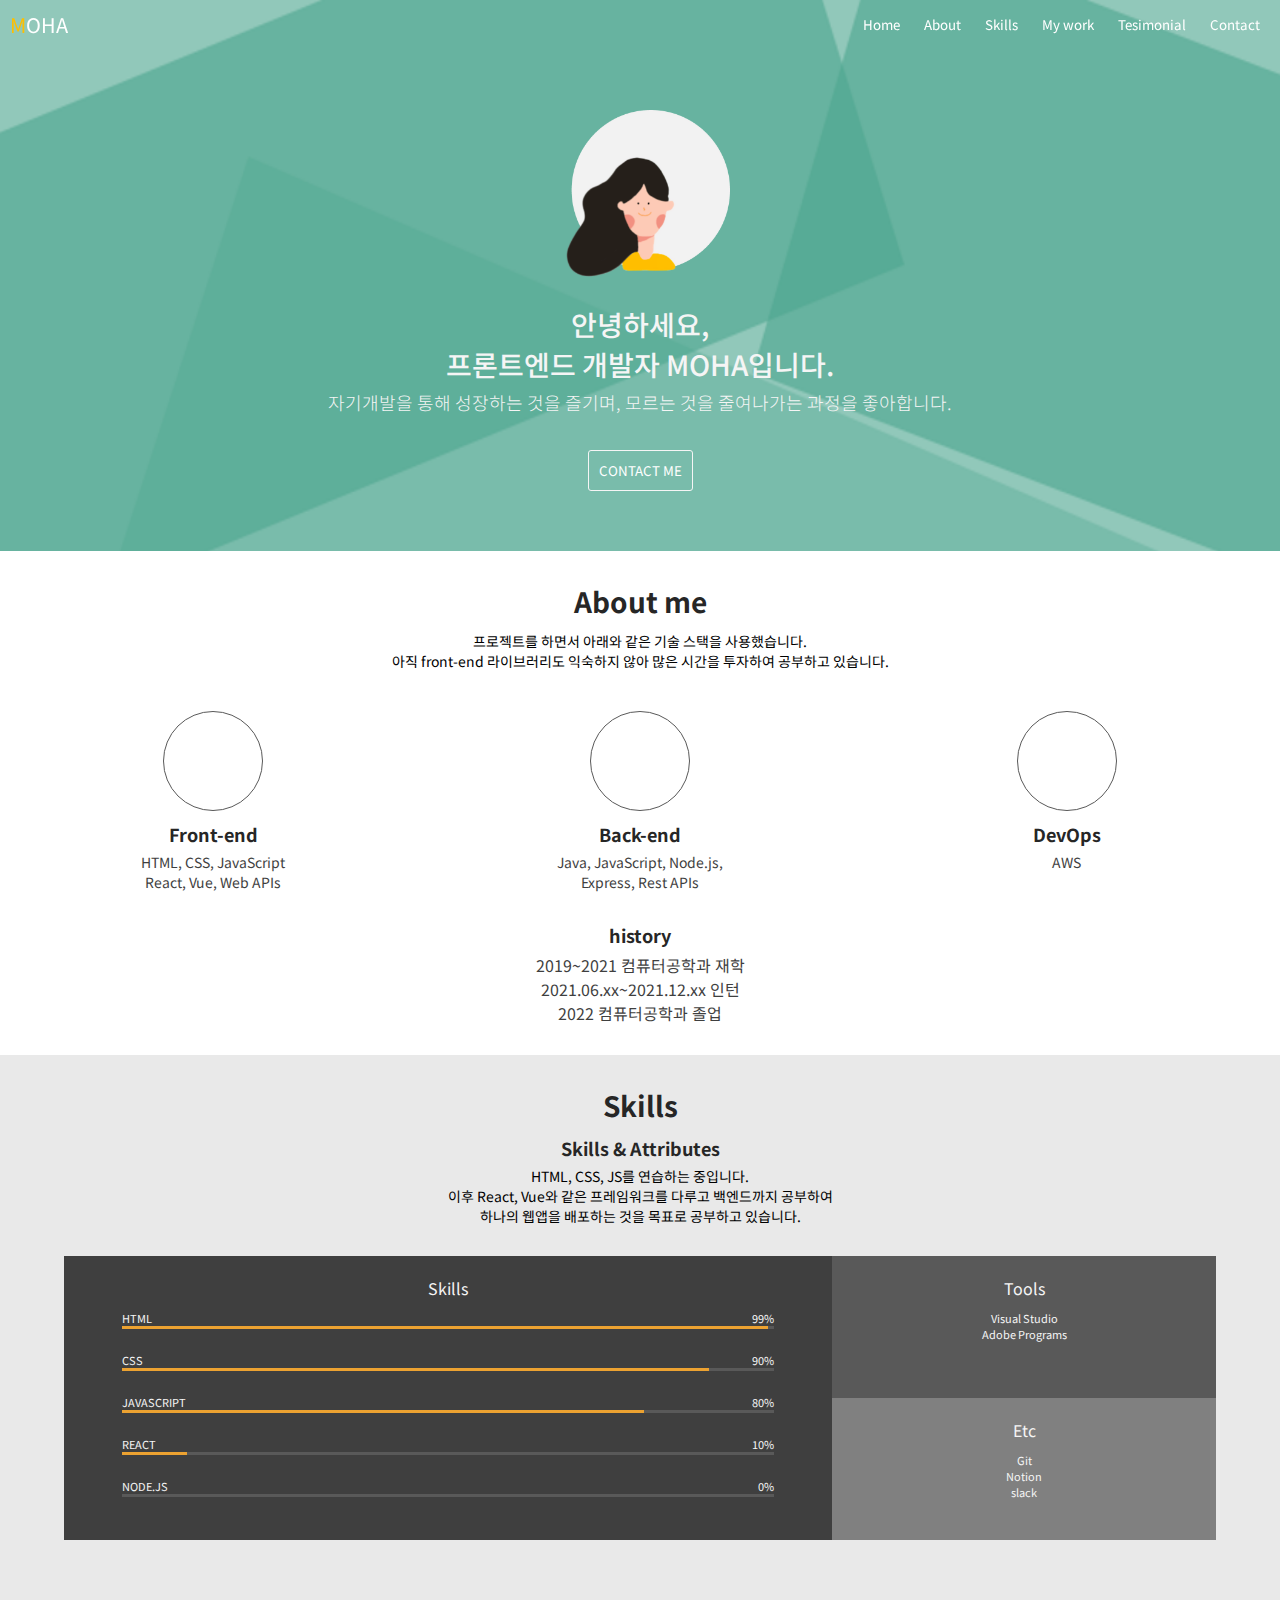
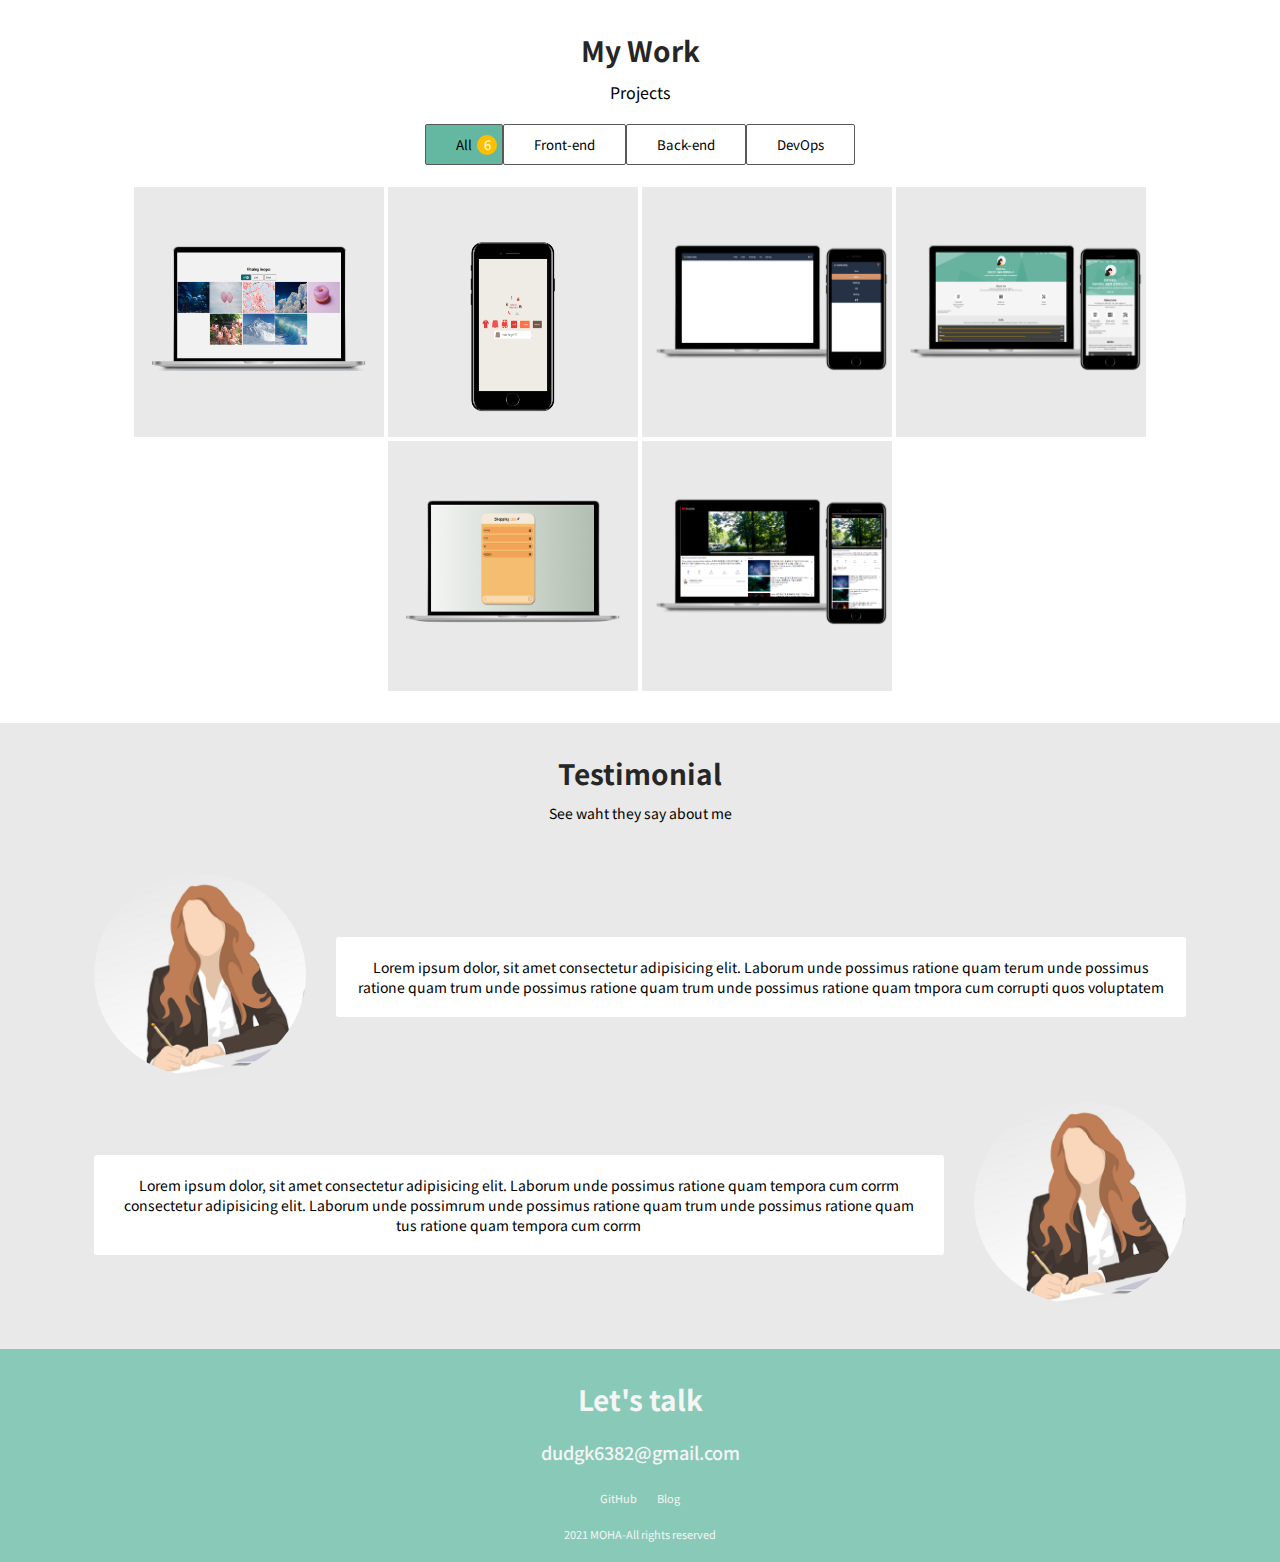
==== src/index.html @ aac5cc7c "JS arrow up" ====
<!DOCTYPE html>
<html lang="en">
  <head>
    <!-- 각종 icon link, font link, stylesheet link추가 하고 시작하자. -->
    <meta charset="UTF-8" />
    <meta http-equiv="X-UA-Compatible" content="IE=edge" />
    <meta name="viewport" content="width=device-width, initial-scale=1.0" />
    <title>MOHA's Porfolio</title>
    <meta name="description" content="Portfolio for front developer Yeongha" />
    <meta name="author" content="MOHA" />
    <link href="./image/icon.png" rel="icon" />
    <link
      rel="stylesheet"
      href="https://use.fontawesome.com/releases/v5.15.4/css/all.css"
      integrity="sha384-DyZ88mC6Up2uqS4h/KRgHuoeGwBcD4Ng9SiP4dIRy0EXTlnuz47vAwmeGwVChigm"
      crossorigin="anonymous"
    />
    <link rel="preconnect" href="https://fonts.googleapis.com" />
    <link rel="preconnect" href="https://fonts.gstatic.com" crossorigin />
    <link
      href="https://fonts.googleapis.com/css2?family=Noto+Sans+KR:wght@400;500&family=Roboto:ital,wght@0,100;0,300;1,300&display=swap"
      rel="stylesheet"
    />
    <link rel="stylesheet" href="./style.css" />
    <script src="main.js" defer></script>
  </head>
  <body>
    <div class="arrowUp">
      <i class="fas fa-arrow-circle-up"></i>
    </div>
    <!-- home -->
    <nav class="home">
      <div class="home__logoAndNav">
        <span class="logoAndNav__logo">MOHA</span>
        <ul class="logoAndNav__nav-bar">
          <button><li data-id="home">Home</li></button>
          <button><li data-id="about">About</li></button>
          <button><li data-id="skills">Skills</li></button>
          <button><li data-id="work">My work</li></button>
          <button><li data-id="testimonial">Tesimonial</li></button>
          <button><li data-id="contact">Contact</li></button>
        </ul>
      </div>
      <div class="home__description">
        <img src="./image/thumbnail-img.png" alt="main img" />
        <h1>
          안녕하세요, <br />
          프론트엔드 개발자 MOHA입니다.
        </h1>
        <h2>
          자기개발을 통해 성장하는 것을 즐기며, 모르는 것을 줄여나가는 과정을
          좋아합니다.
        </h2>
        <button class="home__description__contact" data-id="contact">
          CONTACT ME
        </button>
      </div>
    </nav>
    <!-- about -->
    <section class="about">
      <div class="about__description">
        <h1>About me</h1>
        <p>
          프로젝트를 하면서 아래와 같은 기술 스택을 사용했습니다. <br />
          아직 front-end 라이브러리도 익숙하지 않아 많은 시간을 투자하여
          공부하고 있습니다.
        </p>
      </div>
      <div class="about__fields">
        <div class="filed">
          <button><i class="fab fa-html5"></i></button>
          <h2>Front-end</h2>
          <span>
            HTML, CSS, JavaScript <br />
            React, Vue, Web APIs
          </span>
        </div>
        <div class="filed">
          <button><i class="fas fa-server"></i></button>
          <h2>Back-end</h2>
          <span>
            Java, JavaScript, Node.js, <br />
            Express, Rest APIs
          </span>
        </div>
        <div class="filed">
          <button><i class="fas fa-project-diagram"></i></button>
          <h2>DevOps</h2>
          <span>AWS</span>
        </div>
      </div>
      <ul class="about__history">
        <h2>history</h2>
        <li>2019~2021 컴퓨터공학과 재학</li>
        <li>2021.06.xx~2021.12.xx 인턴</li>
        <li>2022 컴퓨터공학과 졸업</li>
      </ul>
    </section>
    <!-- skills -->
    <section class="skills">
      <div class="skills__description">
        <h1>Skills</h1>
        <h2>Skills & Attributes</h2>
        <p>
          HTML, CSS, JS를 연습하는 중입니다. <br />
          이후 React, Vue와 같은 프레임워크를 다루고 백엔드까지 공부하여 <br />
          하나의 웹앱을 배포하는 것을 목표로 공부하고 있습니다.
        </p>
      </div>
      <!-- 이 부분 엘리님은 어떻게 짜는지 확인하기 -->
      <div class="skills__skillBox">
        <div class="skillBox__skills">
          <span>Skills</span>
          <ul class="skillSetBox">
            <li class="skillSetAndValue">
              <div class="skillSet">
                <span>HTML</span>
                <span>99%</span>
              </div>
              <div class="value"></div>
              <div class="realValue"></div>
            </li>
            <li class="skillSetAndValue">
              <div class="skillSet">
                <span>CSS</span>
                <span>90%</span>
              </div>
              <div class="value"></div>
              <div class="realValue"></div>
            </li>
            <li class="skillSetAndValue">
              <div class="skillSet">
                <span>JAVASCRIPT</span>
                <span>80%</span>
              </div>
              <div class="value"></div>
              <div class="realValue"></div>
            </li>
            <li class="skillSetAndValue">
              <div class="skillSet">
                <span>REACT</span>
                <span>10%</span>
              </div>
              <div class="value"></div>
              <div class="realValue"></div>
            </li>
            <li class="skillSetAndValue">
              <div class="skillSet">
                <span>NODE.JS</span>
                <span>0%</span>
              </div>
              <div class="value"></div>
              <div class="realValue"></div>
            </li>
          </ul>
        </div>
        <div class="skills__toolsAndEtc">
          <div class="tools">
            <span>Tools</span>
            <span>Visual Studio</span>
            <span>Adobe Programs</span>
          </div>
          <div class="etc">
            <span>Etc</span>
            <span>Git</span>
            <span>Notion</span>
            <span>slack</span>
          </div>
        </div>
      </div>
    </section>
    <!-- my work -->
    <!-- 여기서 적용할 이벤트 많음 -->
    <section class="work">
      <h1>My Work</h1>
      <span>Projects</span>
      <div class="work__buttons">
        <button class="all active">
          <span data-id="all">All</span>
          <span data-id="all">6</span>
        </button>
        <button class="front-end">
          <span data-id="front-end">Front-end</span>
          <span data-id="front-end">3</span>
        </button>
        <button class="back-end">
          <span data-id="back-end">Back-end</span>
          <span data-id="back-end">2</span>
        </button>
        <button class="DevOps">
          <span data-id="devOps">DevOps</span>
          <span data-id="devOps">1</span>
        </button>
      </div>
      <div class="work__projects"></div>

      <!-- 동적으로 데이터 받아와야 함. -->
    </section>
    <!-- testimonial -->
    <section class="testimonial">
      <h1>Testimonial</h1>
      <p>See waht they say about me</p>
      <div class="testimonial__outerBox">
        <div class="innerBox">
          <div class="person">
            <img src="./image/woman.png" alt="person1" />
          </div>
          <p>
            Lorem ipsum dolor, sit amet consectetur adipisicing elit. Laborum
            unde possimus ratione quam terum unde possimus ratione quam trum
            unde possimus ratione quam trum unde possimus ratione quam tmpora
            cum corrupti quos voluptatem
          </p>
        </div>
        <div class="innerBox">
          <div class="person">
            <img src="./image/woman.png" alt="person2" />
          </div>
          <p>
            Lorem ipsum dolor, sit amet consectetur adipisicing elit. Laborum
            unde possimus ratione quam tempora cum corrm consectetur adipisicing
            elit. Laborum unde possimrum unde possimus ratione quam trum unde
            possimus ratione quam tus ratione quam tempora cum corrm
          </p>
        </div>
      </div>
    </section>
    <!-- contact -->
    <section class="contact">
      <h1>Let's talk</h1>
      <h2>dudgk6382@gmail.com</h2>
      <div class="contact__links">
        <div class="link">
          <a
            href="https://github.com/liMoHa?tab=overview&from=2021-12-01&to=2021-12-05"
          >
            <i class="fab fa-github"></i>
            <span>GitHub</span>
          </a>
        </div>
        <div class="link">
          <a href="https://yeongha.tistory.com/">
            <i class="fab fa-blogger"></i>
            <span>Blog</span>
          </a>
        </div>
      </div>
      <p>2021 MOHA-All rights reserved</p>
    </section>
  </body>
</html>
---- src/style.css ----
:root {
  /* color */
  --color-light-white: #fff;
  --color-white: #f5f5f5;
  --color-light-black: #3f3f3f;
  --color-black: #262626;
  --color-gray: #e9e9e9; /*f1f1f1  efece6*/
  --color-dark-gray: #595959;
  --color-green: #64b8a2;
  --color-light-green: #89c9b8;
  --color-yellow: #febf00;

  /* size */
  --font-big: 28px;
  --font-medium: 20px;
  --font-small: 14px;
  --font-smaller: 11px;

  --base-space-bigger: 30px;
  --base-space-big: 20px;
  --base-space-medium: 10px;
  --base-space-small: 5px;

  --size-thumbnail: 180px;
}

* {
  font-family: "Noto Sans KR", sans-serif;
  padding: 0px;
  margin: 0px;
  box-sizing: border-box;
  /* 근데 이건 내가 요소의 사이즈를 정해준 게 아니면 의미가 없지 않나? 어짜피 자식요소의 패딩이 들어가면 그만큼 크기가 커질테니까 */
}

li {
  list-style: none;
}

button,
button:hover {
  border: none;
  cursor: pointer;
  background-color: transparent;
}

h1 {
  color: var(--color-black);
  padding-top: var(--base-space-bigger);
  padding-bottom: var(--base-space-medium);
  font-size: var(--font-big);
}
/* h1, h2, p, span */
h2 {
  color: var(--color-black);
  font-size: 18px;
  padding-bottom: var(--base-space-small);
}

p {
  font-size: 14px;
  padding-bottom: var(--base-space-medium);
}

a,
a:hover {
  text-decoration: none;
}

/* arrow up*/
.arrowUp i {
  position: fixed;
  right: 20px;
  bottom: 20px;
  font-size: 40px;
  color: var(--color-green);
  opacity: 0;
  cursor: pointer;
  transition: opacity 0.2s ease-in;
  pointer-events: none;
}

.arrowUp.visible i {
  pointer-events: auto;
  opacity: 1;
  transition: opacity 0.2s ease-in;
}

/* home */
.home {
  background-image: url("./image/background-img.png");
  background-size: cover;
  padding: var(--base-space-bigger) 0;
}

/* home__logoAndNav */
.home__logoAndNav {
  width: 100%;
  position: fixed;
  top: 0;
  display: flex;
  justify-content: space-between;
  align-items: center;
  padding: var(--base-space-medium);
  background-color: transparent;
  z-index: 1;
  transition: background-color 0.2s ease-in;
}

/* 스크롤시 green으로 색 변경 */
.home__logoAndNav.nonTransparent {
  background-color: var(--color-light-green);
  transition: background-color 0.2s ease-out;
}

.home__logoAndNav .logoAndNav__logo {
  color: var(--color-light-white);
  font-size: var(--font-medium);
}

.home__logoAndNav .logoAndNav__logo::first-letter {
  color: var(--color-yellow);
}

.home__logoAndNav .logoAndNav__nav-bar button {
  margin: 0 var(--base-space-small);
}

.home__logoAndNav .logoAndNav__nav-bar button li {
  color: var(--color-light-white);
  padding: var(--base-space-small);
  border-radius: 2px;
}

.home__logoAndNav .logoAndNav__nav-bar button li:hover {
  background-color: #9fd8c8;
  border: 1px solid var(--color-light-white);
}

/* home__description */
.home__description {
  padding-top: 80px;
  display: flex;
  flex-direction: column;
  align-items: center;
  text-align: center;
  /* background-color: rebeccapurple; */
  color: var(--color-white);
}

.home__description img {
  width: var(--size-thumbnail);
}

.home__description h1 {
  color: var(--color-white);
  font-weight: 500;
  padding-bottom: var(--base-space-small);
  padding-top: 0;
}

.home__description h2 {
  color: var(--color-white);
  font-weight: 300;
  /*  */
}

.home__description button {
  color: var(--color-light-white);
  border: 1px solid var(--color-white);
  border-radius: 3px;
  padding: var(--base-space-medium);
  margin: var(--base-space-bigger);
  transition: background-color 0.5s ease;
}

.home__description button:hover {
  background-color: var(--color-light-green);
}

/* about */
.about {
  display: flex;
  flex-direction: column;
  align-items: center;
  text-align: center;
  padding-bottom: var(--base-space-medium);
}

.about__description {
  margin-bottom: var(--base-space-bigger);
}

.about__fields {
  display: flex;
  width: 100%;
  justify-content: center;
  margin-bottom: var(--base-space-medium);
}

.about__fields .filed {
  flex: 1 1 30%;
  display: flex;
  flex-direction: column;
  align-items: center;
}

.about__fields .filed button {
  width: 100px;
  height: 100px;
  border: 1px solid var(--color-dark-gray);
  border-radius: 50%;
  margin-bottom: var(--base-space-medium);
}

.about__fields .filed button:hover {
  border: 1px solid var(--color-yellow);
}

.about__fields .filed button:hover i {
  color: var(--color-yellow);
}

.about__fields .filed span:nth-child(2) {
  font-size: var(--font-medium);
  color: var(--color-black);
}

.about__fields .filed span:nth-child(3) {
  font-size: var(--font-small);
  color: var(--color-light-black);
}

.about__fields .filed button i {
  font-size: var(--font-big);
  color: var(--color-dark-gray);
}

.about__history {
  padding: var(--base-space-big);
  color: var(--color-light-black);
}

/* skills */
.skills {
  display: flex;
  flex-direction: column;
  align-items: center;
  text-align: center;
  background-color: var(--color-gray);
}

.skills__description {
  margin-bottom: var(--base-space-big);
}

/* skills__skillBox */
.skills__skillBox {
  display: flex;
  width: 90%;
  justify-content: center;
  margin-bottom: calc(var(--base-space-bigger) * 2);
  color: var(--color-white);
}

.skills__skillBox .skillBox__skills {
  background-color: var(--color-light-black);
  display: flex;
  flex-direction: column;
  align-items: center;
  width: 100%;
  padding: var(--base-space-big) 0;
}

.skillBox__skills > span {
  padding-bottom: var(--base-space-medium);
}

.skillBox__skills .skillSetBox {
  width: 85%;
}

.skillBox__skills .skillSetBox span {
  font-size: var(--font-smaller);
}

.skillBox__skills .skillSetBox .skillSetAndValue {
  padding-bottom: var(--base-space-big);
}

.skillBox__skills .skillSetBox .skillSetAndValue .skillSet {
  display: flex;
  justify-content: space-between;
}

.skillBox__skills .skillSetBox .skillSetAndValue .value {
  height: 3px;
  background-color: var(--color-dark-gray);
}

.skillBox__skills .skillSetBox .skillSetAndValue .realValue {
  height: 3px;
  position: relative;
  bottom: 3px;
  background-color: rgb(236, 162, 49);
}

/* percentage */
.skillBox__skills .skillSetBox .skillSetAndValue:nth-child(1) .realValue {
  width: 99%;
}

.skillBox__skills .skillSetBox .skillSetAndValue:nth-child(2) .realValue {
  width: 90%;
}

.skillBox__skills .skillSetBox .skillSetAndValue:nth-child(3) .realValue {
  width: 80%;
}

.skillBox__skills .skillSetBox .skillSetAndValue:nth-child(4) .realValue {
  width: 10%;
}

.skillBox__skills .skillSetBox .skillSetAndValue:nth-child(5) .realValue {
  width: 0%;
}

/* skills__toolsAndEtc */
.skills__toolsAndEtc {
  width: 50%;
  display: flex;
  flex-direction: column;
}

.skills__toolsAndEtc .tools {
  padding: var(--base-space-big) 0;
  background-color: var(--color-dark-gray);
  display: flex;
  flex-direction: column;
  flex: 1 1 50%;
}

.skills__toolsAndEtc .tools span:nth-child(1) {
  margin-bottom: var(--base-space-medium);
}

.skills__toolsAndEtc .tools span ~ span {
  font-size: var(--font-smaller);
}

.skills__toolsAndEtc .etc {
  flex: 1 1 50%;
  padding: var(--base-space-big) 0;
  display: flex;
  flex-direction: column;
  background-color: gray;
}

.skills__toolsAndEtc .etc span ~ span {
  font-size: var(--font-smaller);
}

.skills__toolsAndEtc .etc span:nth-child(1) {
  margin-bottom: var(--base-space-medium);
}

/* work */
.work {
  display: flex;
  flex-direction: column;
  align-items: center;
}

.work span {
  margin-bottom: var(--base-space-big);
}

.work__buttons {
  display: flex;
}

.work__buttons button {
  border: 1px solid var(--color-dark-gray);
  border-radius: 2px;
  position: relative;
  transition: all 0.2s ease;
}

.work__buttons button:hover,
.work__buttons .all {
  background-color: var(--color-green);
}

.work__buttons button span:nth-child(1) {
  display: inline-block;
  margin: auto;
  padding: var(--base-space-medium) var(--base-space-bigger);
}

.work__buttons button span:nth-child(2) {
  position: absolute;
  top: 5px;
  right: 5px;
  transform: translateY(-50%);
  margin: 0;
  width: 20px;
  height: 20px;
  border-radius: 50%;
  background-color: transparent;
  color: transparent;
  transition: all 0.2s ease-in-out;
}

.work__buttons button:hover span:nth-child(2) {
  color: white;
  top: 50%;
  background-color: var(--color-yellow);
}

/* 이 부분 수정해야 함. */
.work__buttons .active span:nth-child(2) {
  color: white;
  top: 50%;
  background-color: var(--color-yellow);
}

.work__projects {
  display: flex;
  flex-wrap: wrap;
  justify-content: center;
  margin-top: var(--base-space-big);
  margin-bottom: var(--base-space-bigger);
  /* background-color: rebeccapurple; */
  width: 80%;
}

.work__projects .project {
  width: 250px;
  height: 250px;
  background-color: var(--color-gray);
  margin: 2px;
  cursor: pointer;
  position: relative;
}

.work__projects .project img {
  width: 100%;
  position: relative;
  top: 20%;
}

.work__projects .project span {
  margin: 0;
  width: 100%;
  height: 100%;
  position: absolute;
  top: 0;
  left: 0;
  text-align: center;
  line-height: 200px;
  background-color: transparent;
  /* background transparent로 안해놓으면 애니메이션 적용 안 될 거임 */
  color: transparent;
  opacity: 70%;
  transition: all 0.2s ease;
}

.work__projects .project:hover span {
  background-color: black;
  color: var(--color-white);
}

.work__projects .project a {
  color: transparent;
  position: absolute;
  top: 50%;
  left: 50%;
  transform: translate(-50%, -30%);
  font-size: 30px;
  transition: color 0.2s ease;
}

.work__projects .project:hover a {
  color: var(--color-white);
}

.work__projects .project a:hover {
  transform: translate(-50%, -30%) scale(1.1, 1.1);
  color: var(--color-yellow);
}

/* testimonial */
.testimonial {
  display: flex;
  flex-direction: column;
  align-items: center;
  background-color: var(--color-gray);
}

.testimonial__outerBox {
  padding: var(--base-space-bigger);
  width: 90%;
}

.testimonial__outerBox .innerBox {
  display: flex;
  align-items: center;
  padding: var(--base-space-medium) 0;
}

.testimonial__outerBox .innerBox:nth-child(2) {
  flex-direction: row-reverse;
}

.testimonial__outerBox .innerBox .person {
  flex: 1 1 20%;
}

.testimonial__outerBox .innerBox .person img {
  width: 100%;
  border-radius: 50%;
}

.testimonial__outerBox .innerBox p {
  background-color: white;
  flex: 1 1 80%;
  text-align: center;
  border-radius: 3px;
  padding: var(--base-space-big);
}

.testimonial__outerBox .innerBox:nth-child(1) p {
  margin-left: var(--base-space-bigger);
}

.testimonial__outerBox .innerBox:nth-child(2) p {
  margin-right: var(--base-space-bigger);
}

/* contact */
.contact {
  background-color: var(--color-light-green);
  display: flex;
  flex-direction: column;
  align-items: center;
  color: var(--color-white);
}

.contact h1 {
  color: var(--color-white);
  margin-bottom: var(--base-space-medium);
}

.contact h2 {
  color: var(--color-white);
  font-weight: 500;
}

.contact__links {
  display: flex;
  margin: var(--base-space-big) 0;
}

.contact__links .link {
  margin: 0 var(--base-space-medium);
}

.contact__links .link a {
  display: flex;
  flex-direction: column;
  align-items: center;
  color: var(--color-white);
  transition: all 0.2s ease;
}

.contact__links .link a:hover {
  color: var(--color-light-white);
  transform: scale(1.1, 1.1);
}

.contact__links .link a i {
  font-size: var(--font-big);
}

.contact__links .link a span {
  font-size: var(--font-smaller);
}

.contact p:nth-child(4) {
  margin-bottom: var(--base-space-medium);
  font-size: var(--font-smaller);
}
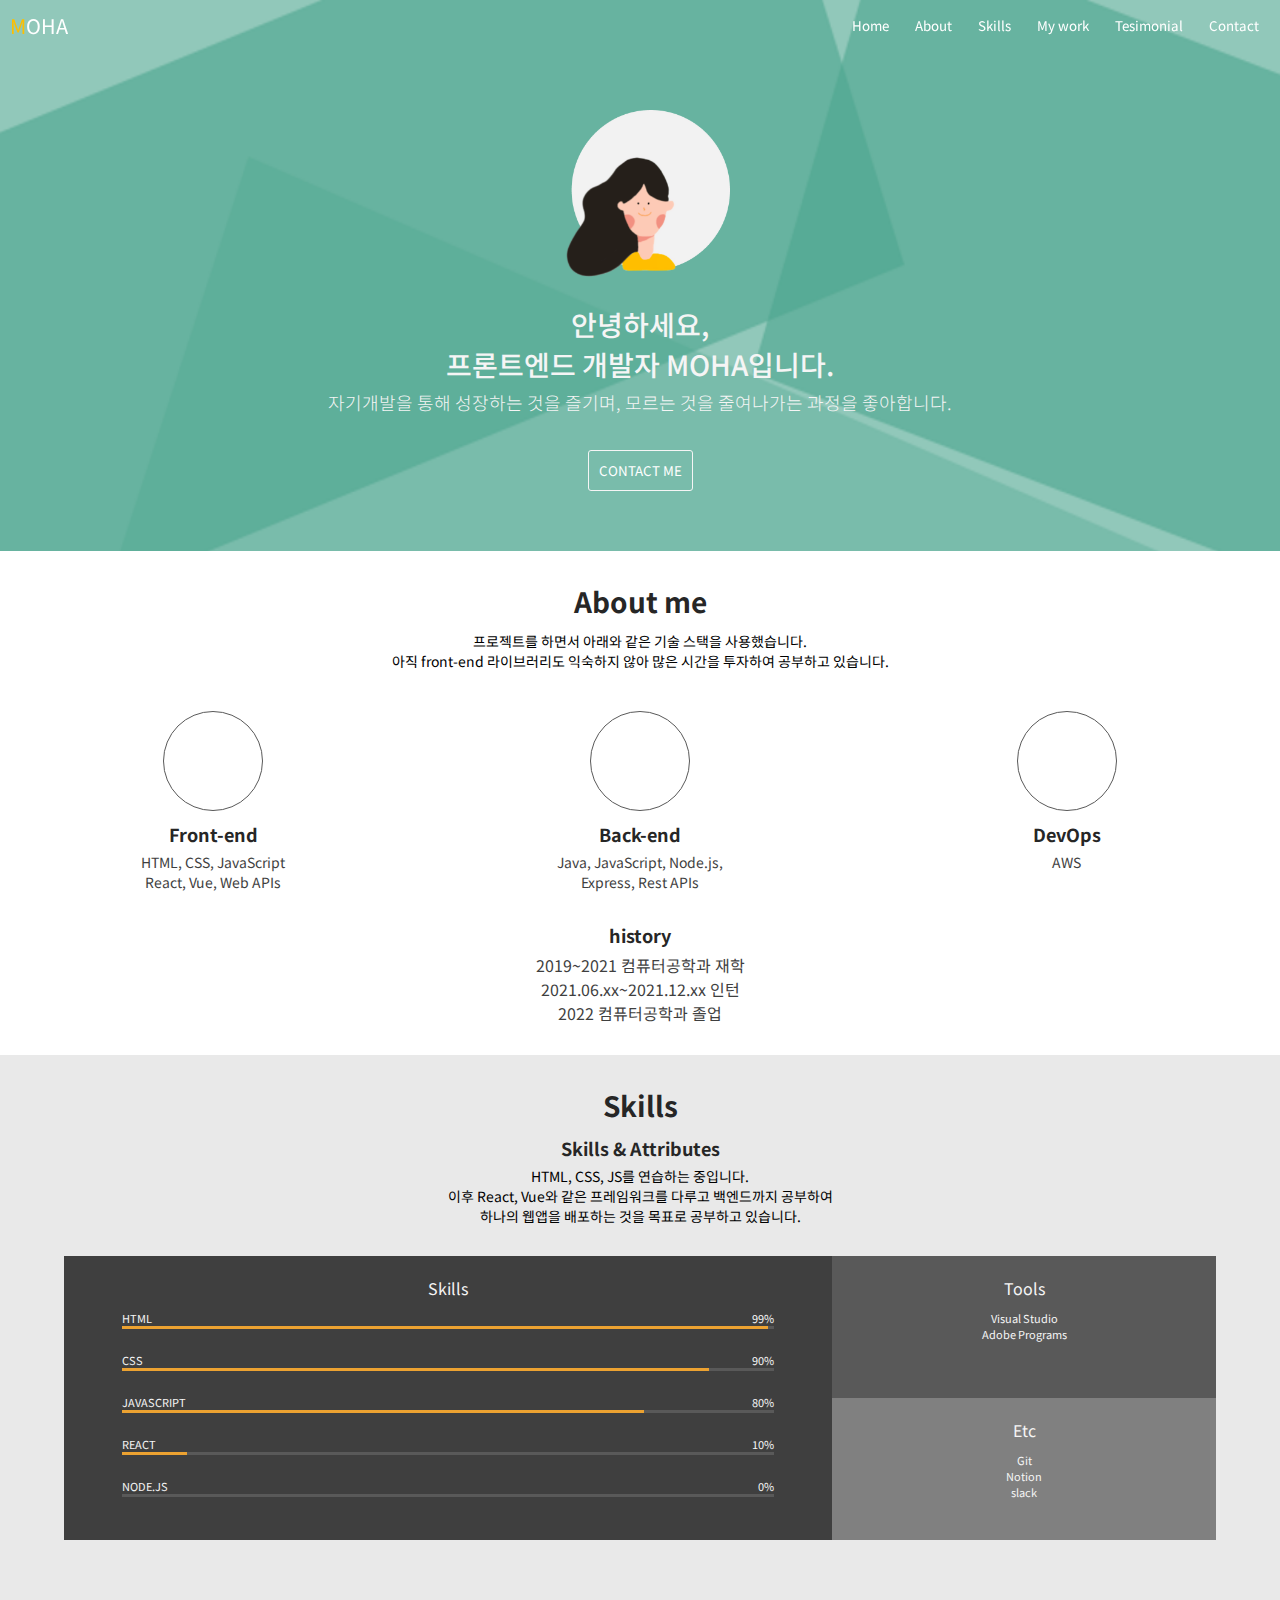
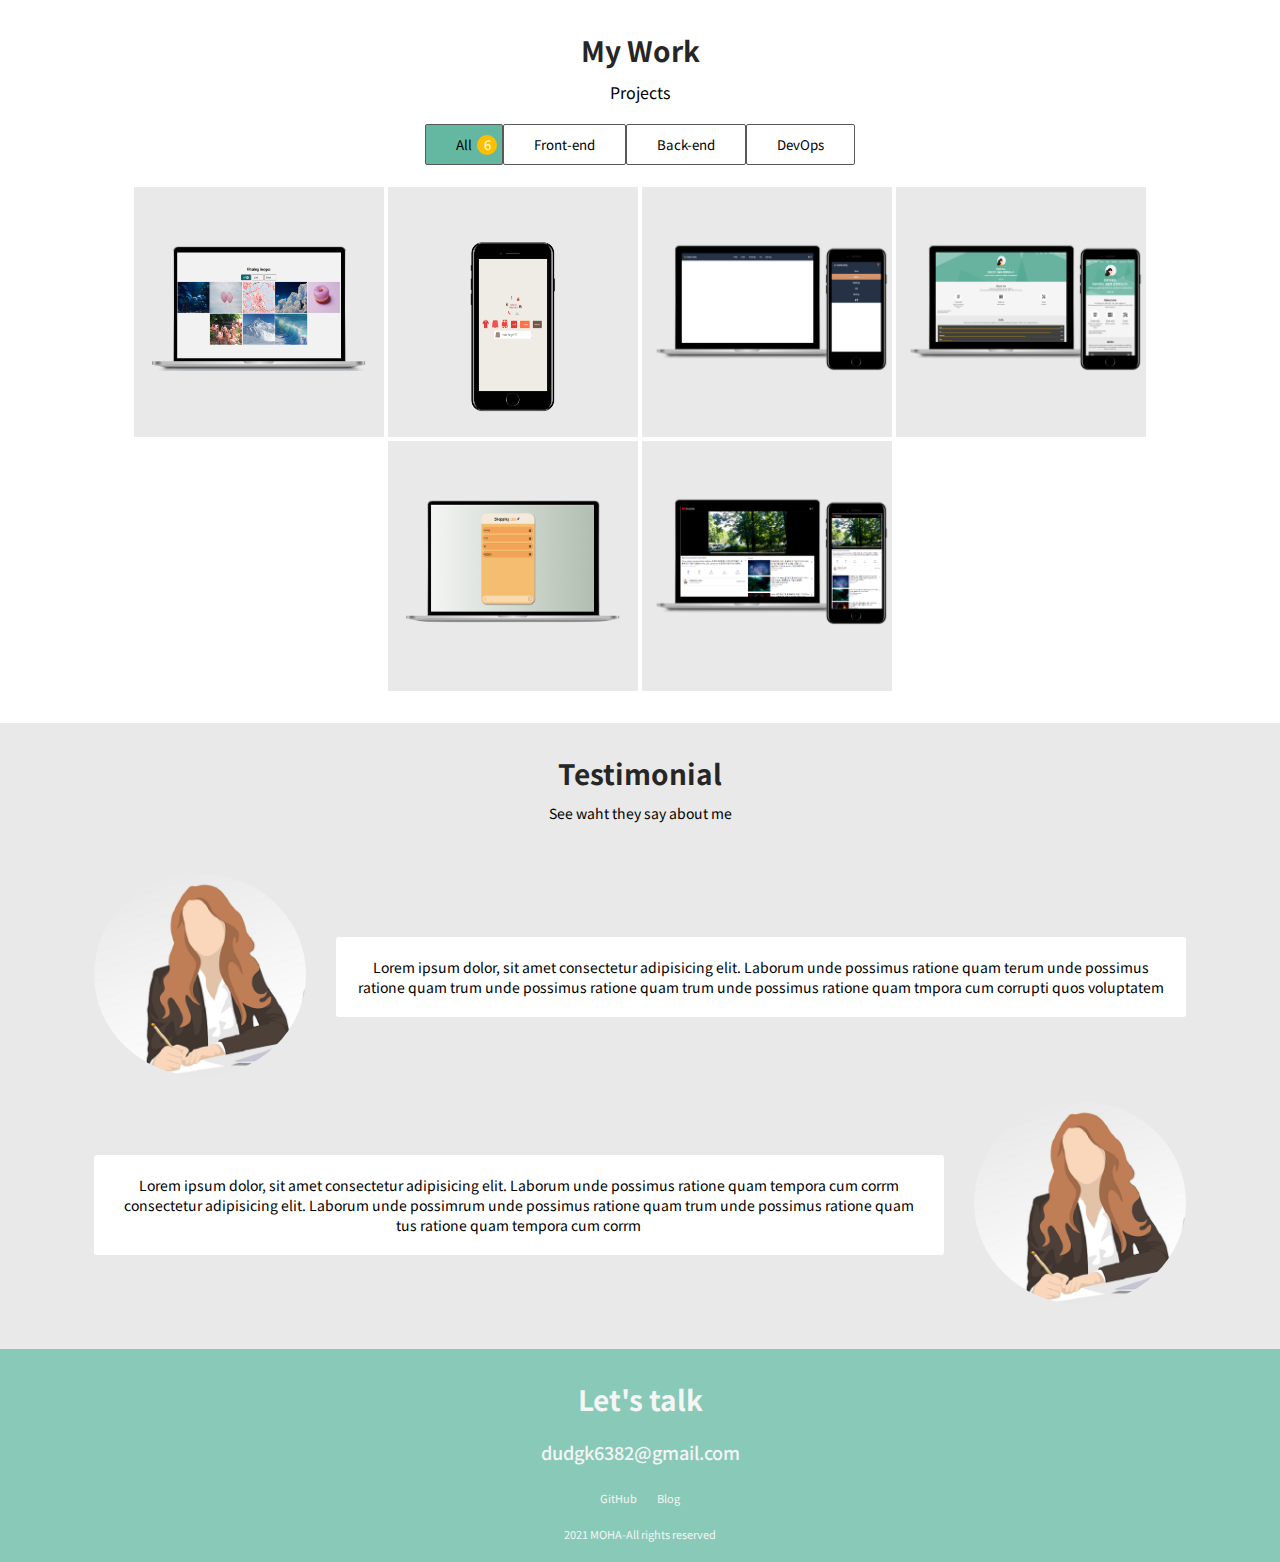
==== commit 4a2a67cb: "My work: btn active" ====
--- a/src/index.html
+++ b/src/index.html
@@ -187,7 +187,7 @@
           <span data-id="back-end">Back-end</span>
           <span data-id="back-end">2</span>
         </button>
-        <button class="DevOps">
+        <button class="devOps">
           <span data-id="devOps">DevOps</span>
           <span data-id="devOps">1</span>
         </button>
--- a/src/style.css
+++ b/src/style.css
@@ -129,6 +129,7 @@
   color: var(--color-light-white);
   padding: var(--base-space-small);
   border-radius: 2px;
+  border: 1px solid transparent;
 }
 
 .home__logoAndNav .logoAndNav__nav-bar button li:hover {
@@ -210,10 +211,13 @@
   border: 1px solid var(--color-dark-gray);
   border-radius: 50%;
   margin-bottom: var(--base-space-medium);
+  transition: all 0.2s ease;
 }
 
 .about__fields .filed button:hover {
   border: 1px solid var(--color-yellow);
+  transform: rotate(30deg);
+  transition: all 0.2s ease;
 }
 
 .about__fields .filed button:hover i {
@@ -387,7 +391,7 @@
 }
 
 .work__buttons button:hover,
-.work__buttons .all {
+.work__buttons button.active {
   background-color: var(--color-green);
 }
 
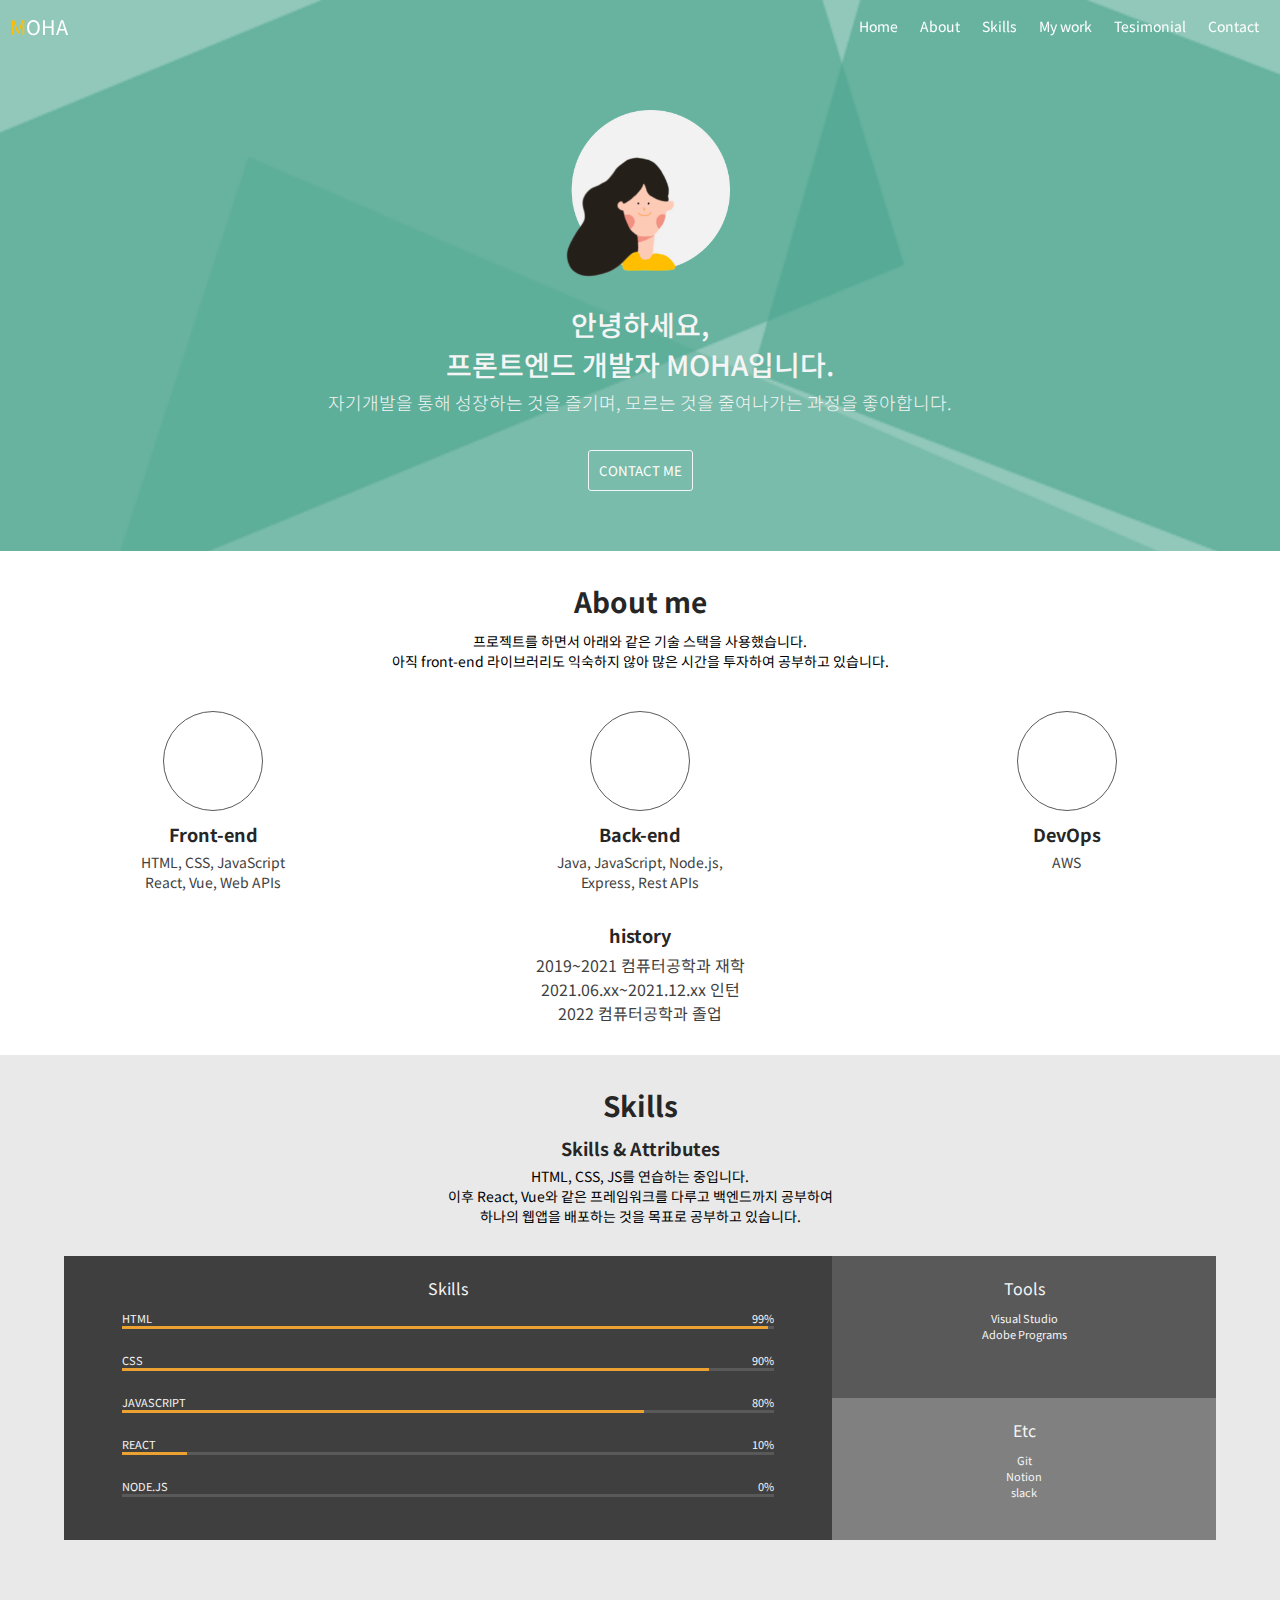
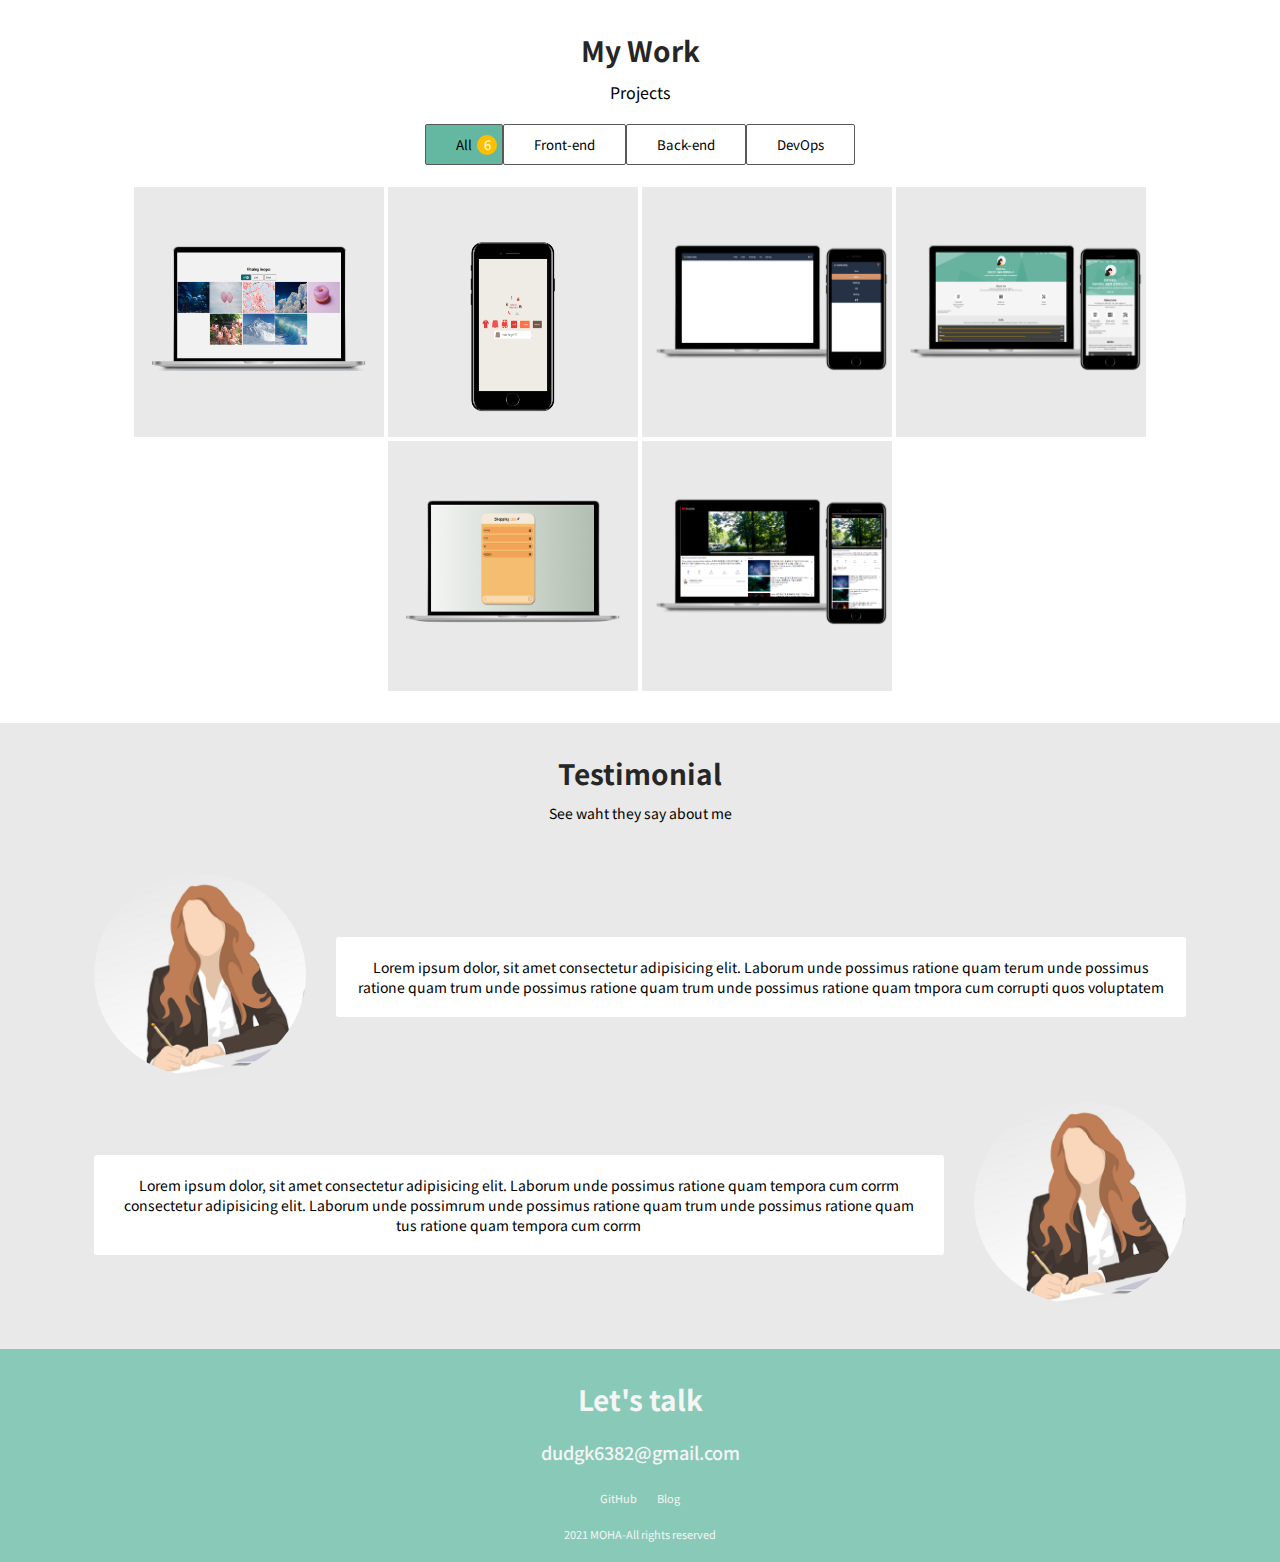
==== commit 756ae6db: "home: modifying navbar" ====
--- a/src/index.html
+++ b/src/index.html
@@ -33,12 +33,12 @@
       <div class="home__logoAndNav">
         <span class="logoAndNav__logo">MOHA</span>
         <ul class="logoAndNav__nav-bar">
-          <button><li data-id="home">Home</li></button>
-          <button><li data-id="about">About</li></button>
-          <button><li data-id="skills">Skills</li></button>
-          <button><li data-id="work">My work</li></button>
-          <button><li data-id="testimonial">Tesimonial</li></button>
-          <button><li data-id="contact">Contact</li></button>
+          <li data-id="home">Home</li>
+          <li data-id="about">About</li>
+          <li data-id="skills">Skills</li>
+          <li data-id="work">My work</li>
+          <li data-id="testimonial">Tesimonial</li>
+          <li data-id="contact">Contact</li>
         </ul>
       </div>
       <div class="home__description">
--- a/src/style.css
+++ b/src/style.css
@@ -34,6 +34,7 @@
 
 li {
   list-style: none;
+  cursor: pointer;
 }
 
 button,
@@ -121,18 +122,19 @@
   color: var(--color-yellow);
 }
 
-.home__logoAndNav .logoAndNav__nav-bar button {
+.home__logoAndNav .logoAndNav__nav-bar {
+  display: flex;
+  font-size: var(--font-small);
+}
+.home__logoAndNav .logoAndNav__nav-bar li {
   margin: 0 var(--base-space-small);
-}
-
-.home__logoAndNav .logoAndNav__nav-bar button li {
   color: var(--color-light-white);
   padding: var(--base-space-small);
   border-radius: 2px;
   border: 1px solid transparent;
 }
 
-.home__logoAndNav .logoAndNav__nav-bar button li:hover {
+.home__logoAndNav .logoAndNav__nav-bar li:hover {
   background-color: #9fd8c8;
   border: 1px solid var(--color-light-white);
 }
@@ -434,8 +436,14 @@
   justify-content: center;
   margin-top: var(--base-space-big);
   margin-bottom: var(--base-space-bigger);
-  /* background-color: rebeccapurple; */
   width: 80%;
+  transition: all 200ms ease-in;
+}
+
+.work__projects.anim-out {
+  opacity: 0.2;
+  transform: scale(0.9, 0.9);
+  transition: all 200ms ease-out;
 }
 
 .work__projects .project {
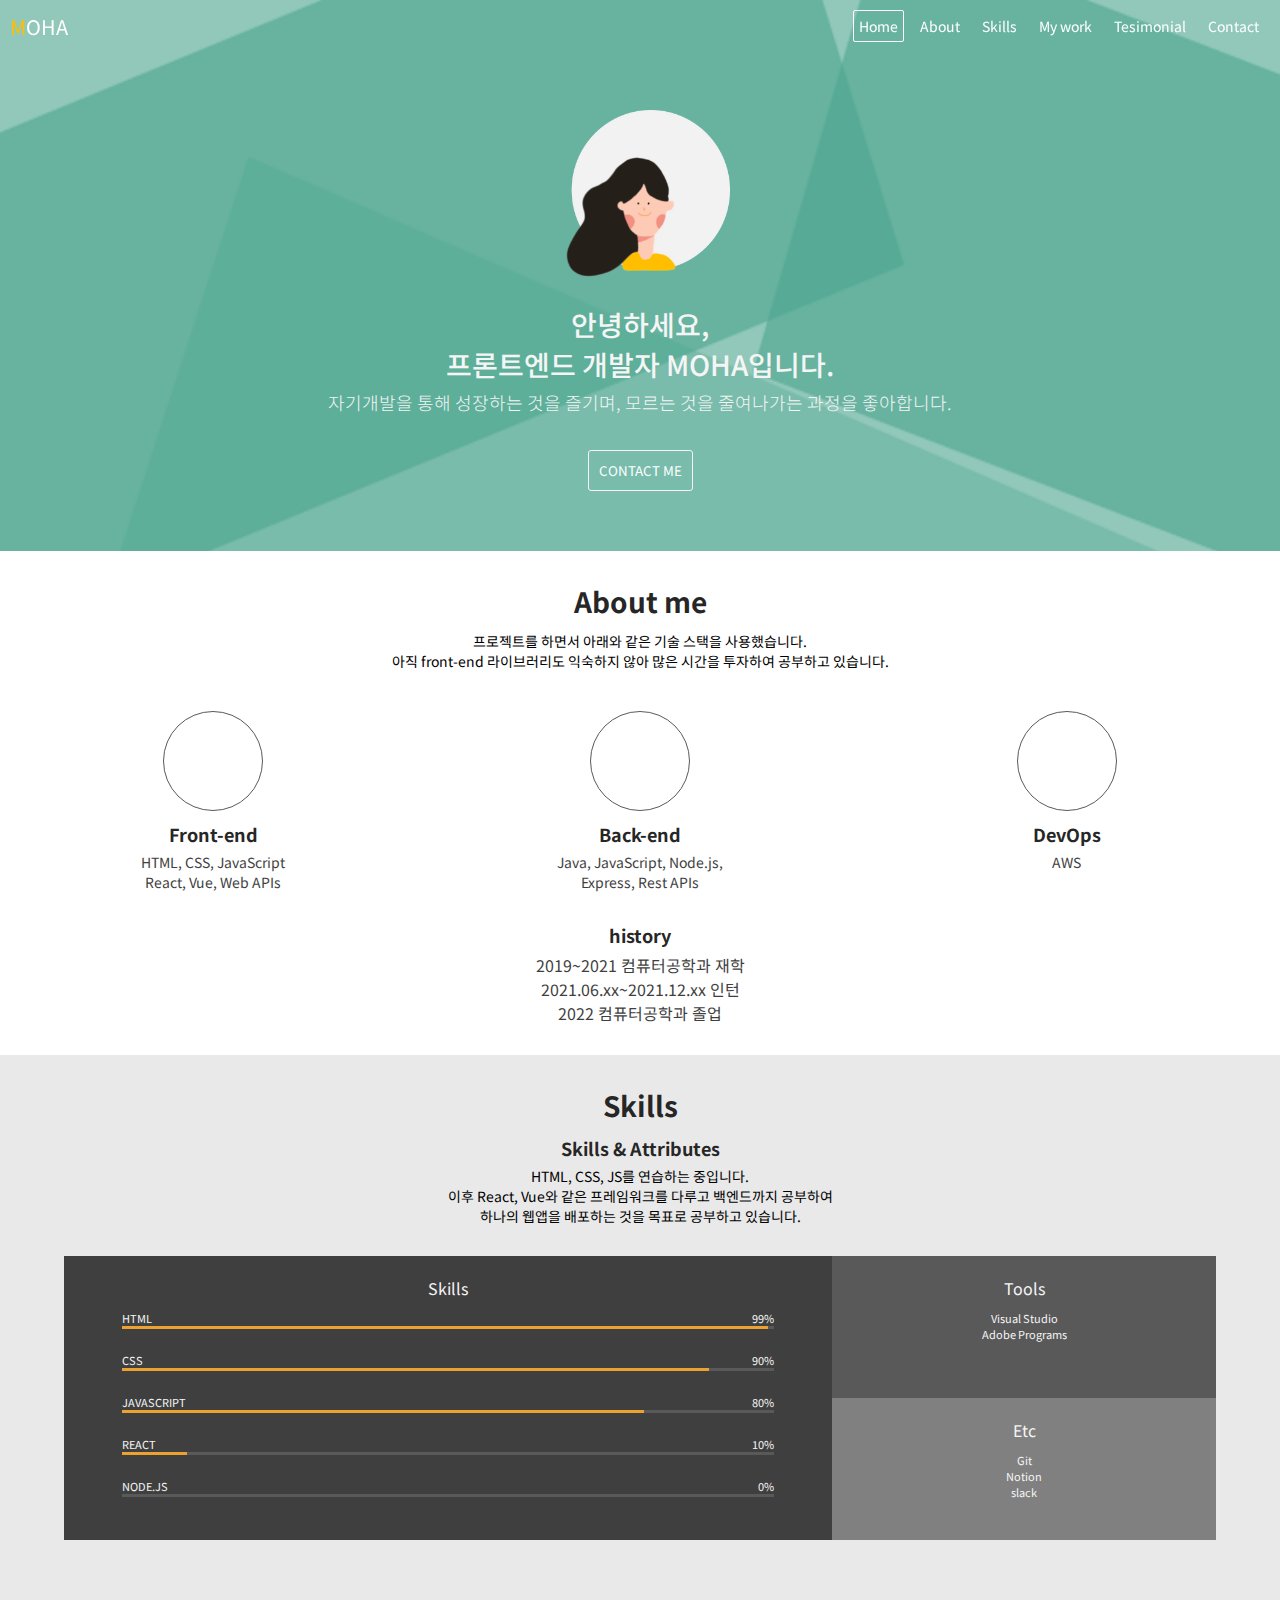
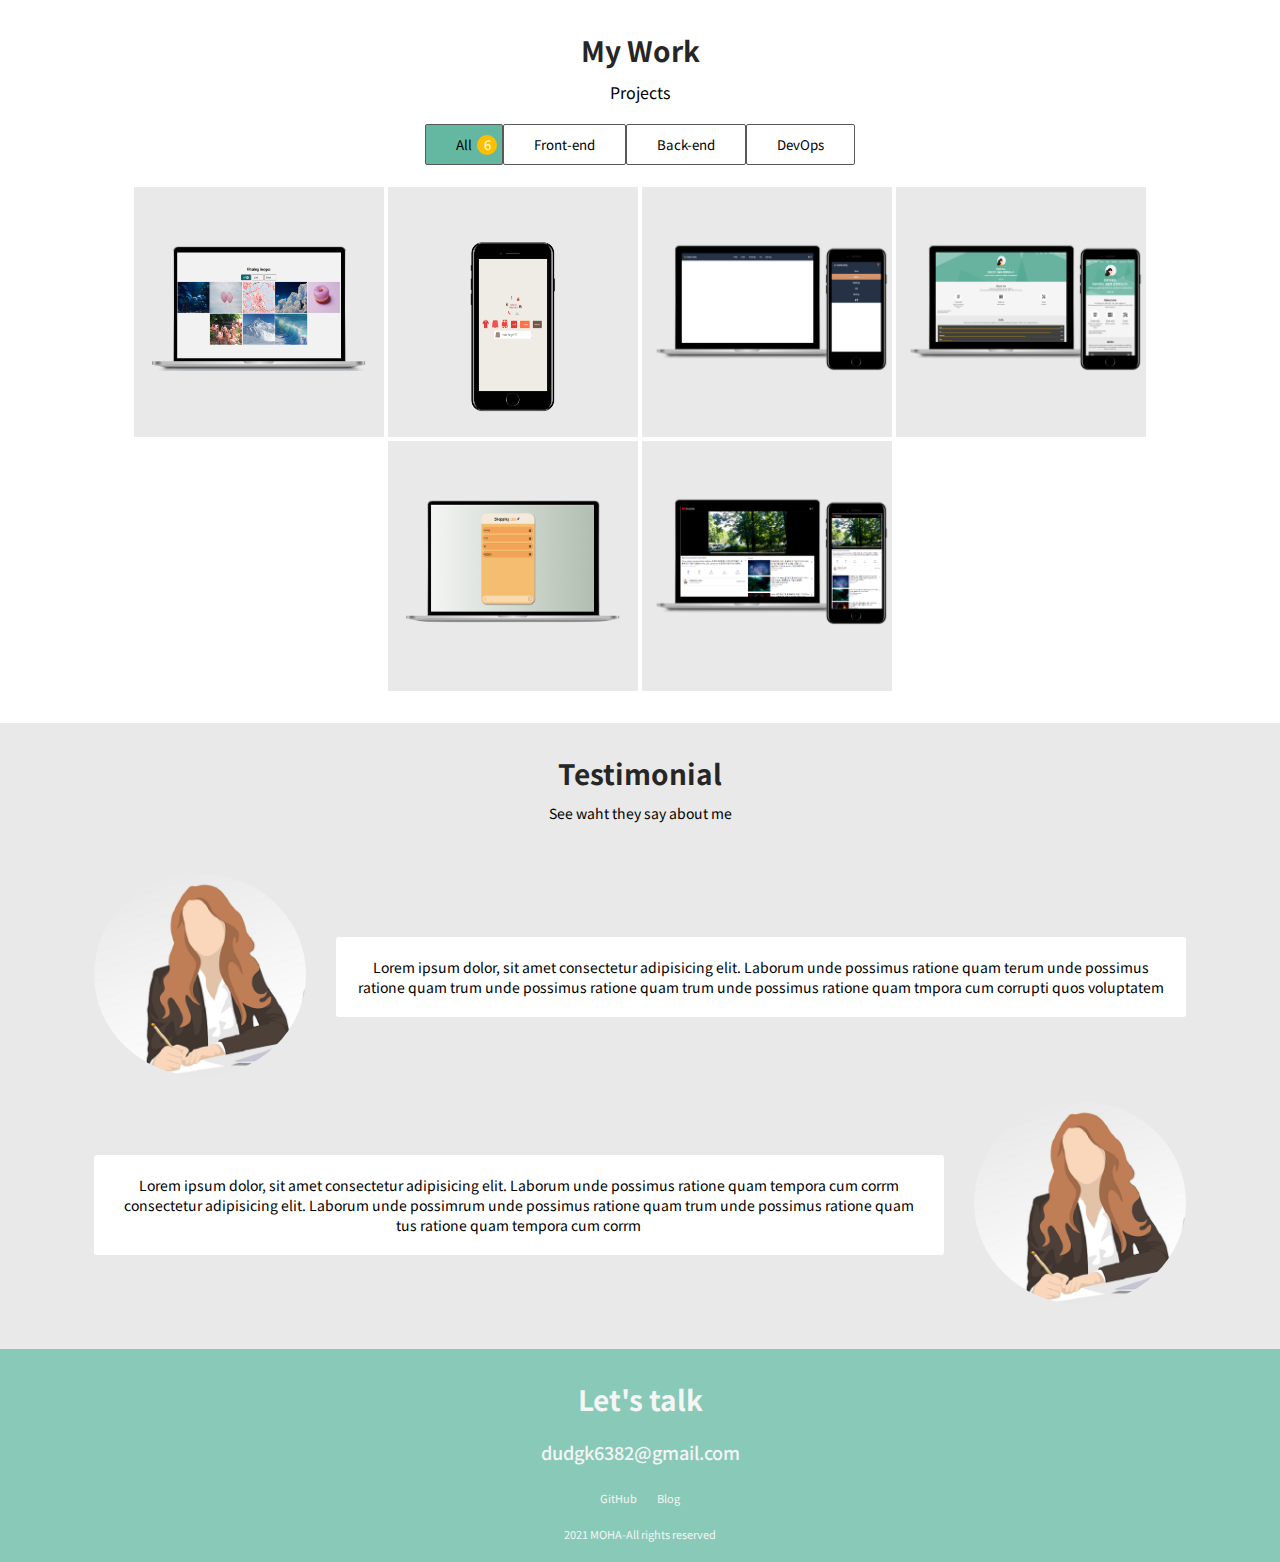
==== commit 58b910ae: "home: navbar btn active" ====
--- a/src/index.html
+++ b/src/index.html
@@ -33,7 +33,7 @@
       <div class="home__logoAndNav">
         <span class="logoAndNav__logo">MOHA</span>
         <ul class="logoAndNav__nav-bar">
-          <li data-id="home">Home</li>
+          <li class="active" data-id="home">Home</li>
           <li data-id="about">About</li>
           <li data-id="skills">Skills</li>
           <li data-id="work">My work</li>
@@ -174,20 +174,20 @@
     <section class="work">
       <h1>My Work</h1>
       <span>Projects</span>
-      <div class="work__buttons">
+      <div class="work__buttons" data-id="all">
         <button class="all active">
           <span data-id="all">All</span>
           <span data-id="all">6</span>
         </button>
-        <button class="front-end">
+        <button class="front-end" data-id="front-end">
           <span data-id="front-end">Front-end</span>
           <span data-id="front-end">3</span>
         </button>
-        <button class="back-end">
+        <button class="back-end" data-id="back-end">
           <span data-id="back-end">Back-end</span>
           <span data-id="back-end">2</span>
         </button>
-        <button class="devOps">
+        <button class="devOps" data-id="devOps">
           <span data-id="devOps">DevOps</span>
           <span data-id="devOps">1</span>
         </button>
--- a/src/style.css
+++ b/src/style.css
@@ -136,7 +136,11 @@
 
 .home__logoAndNav .logoAndNav__nav-bar li:hover {
   background-color: #9fd8c8;
-  border: 1px solid var(--color-light-white);
+  border-color: var(--color-light-white);
+}
+
+.home__logoAndNav .logoAndNav__nav-bar li.active {
+  border-color: var(--color-light-white);
 }
 
 /* home__description */
@@ -146,7 +150,6 @@
   flex-direction: column;
   align-items: center;
   text-align: center;
-  /* background-color: rebeccapurple; */
   color: var(--color-white);
 }
 
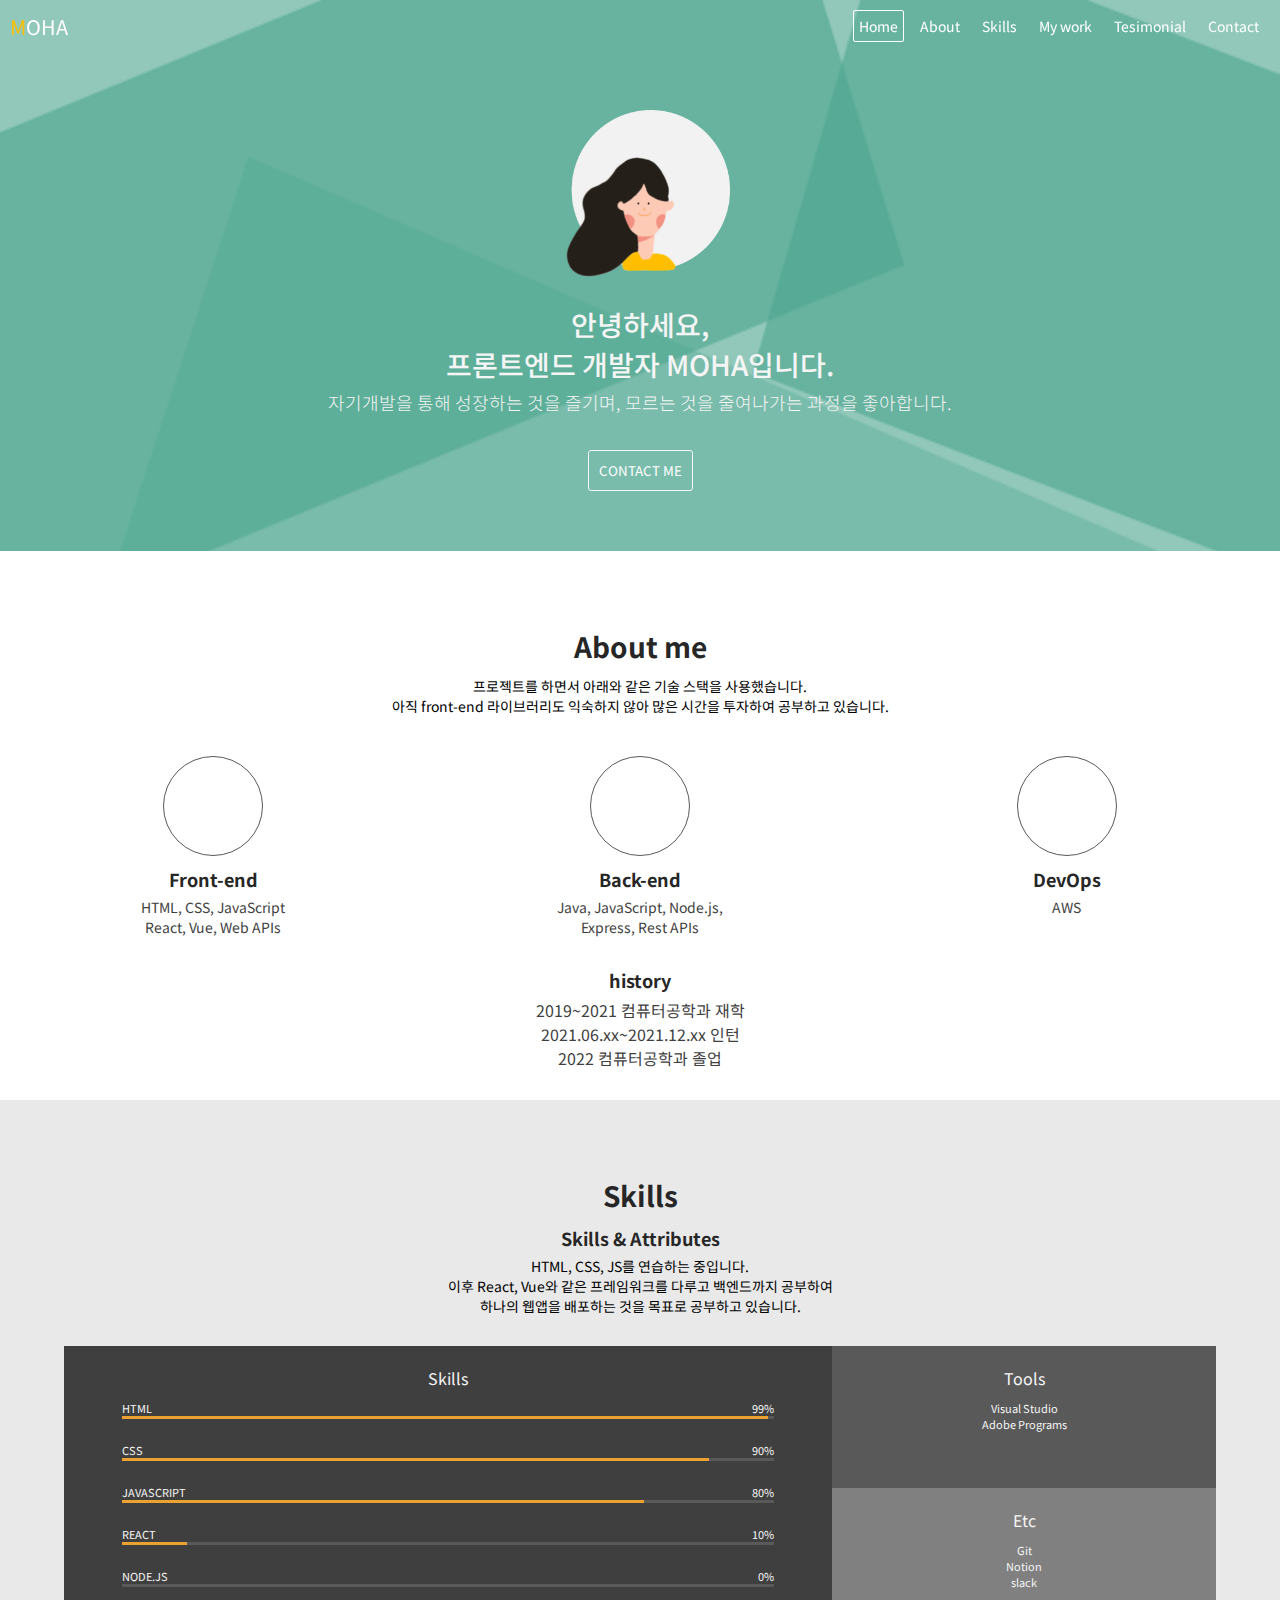
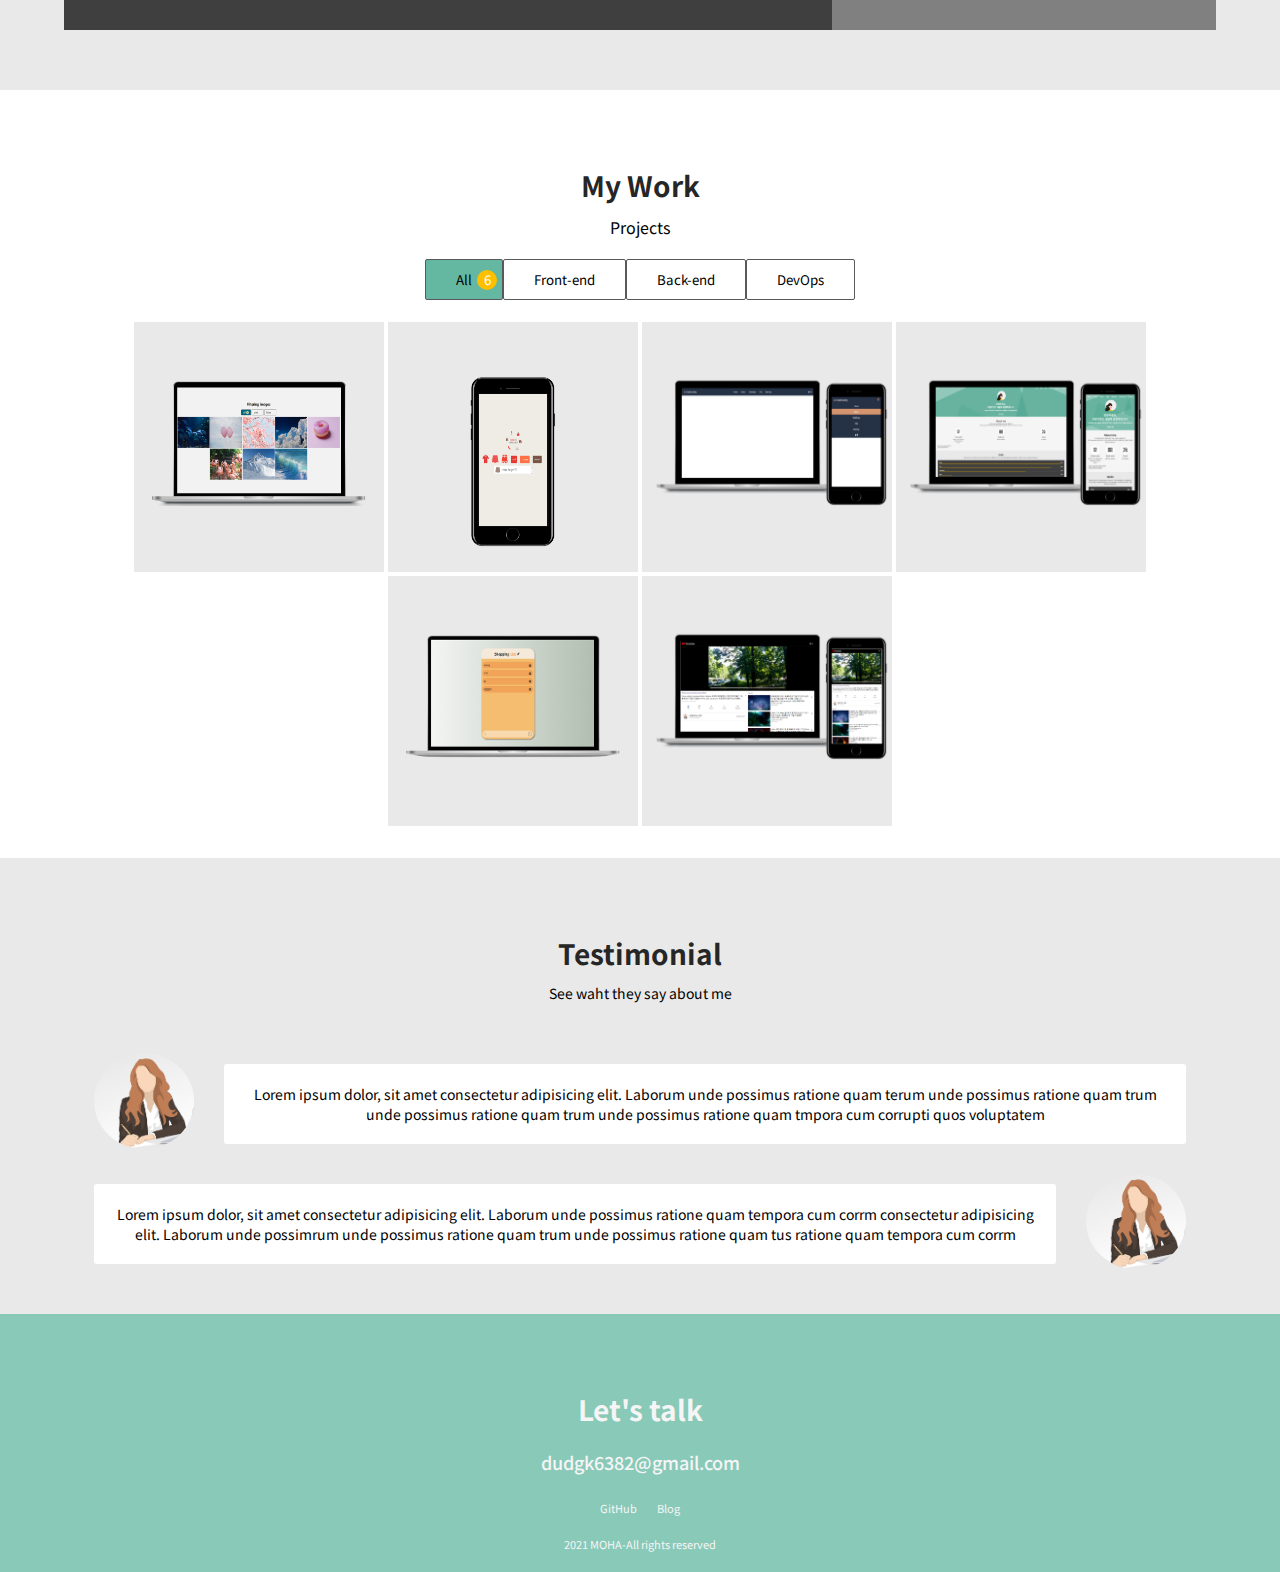
==== commit 8ed2926d: "final touch" ====
--- a/src/index.html
+++ b/src/index.html
@@ -25,15 +25,12 @@
     <script src="main.js" defer></script>
   </head>
   <body>
-    <div class="arrowUp">
-      <i class="fas fa-arrow-circle-up"></i>
-    </div>
     <!-- home -->
     <nav class="home">
       <div class="home__logoAndNav">
         <span class="logoAndNav__logo">MOHA</span>
         <ul class="logoAndNav__nav-bar">
-          <li class="active" data-id="home">Home</li>
+          <li class="selected" data-id="home">Home</li>
           <li data-id="about">About</li>
           <li data-id="skills">Skills</li>
           <li data-id="work">My work</li>
@@ -175,7 +172,7 @@
       <h1>My Work</h1>
       <span>Projects</span>
       <div class="work__buttons" data-id="all">
-        <button class="all active">
+        <button class="all selected">
           <span data-id="all">All</span>
           <span data-id="all">6</span>
         </button>
@@ -213,15 +210,15 @@
           </p>
         </div>
         <div class="innerBox">
-          <div class="person">
-            <img src="./image/woman.png" alt="person2" />
-          </div>
           <p>
             Lorem ipsum dolor, sit amet consectetur adipisicing elit. Laborum
             unde possimus ratione quam tempora cum corrm consectetur adipisicing
             elit. Laborum unde possimrum unde possimus ratione quam trum unde
             possimus ratione quam tus ratione quam tempora cum corrm
           </p>
+          <div class="person">
+            <img src="./image/woman.png" alt="person2" />
+          </div>
         </div>
       </div>
     </section>
@@ -247,5 +244,11 @@
       </div>
       <p>2021 MOHA-All rights reserved</p>
     </section>
+    <!-- media query -->
+    <i id="bar" class="fas fa-bars active"></i>
+    <i id="cancle" class="fas fa-times"></i>
+    <div class="arrowUp">
+      <i class="fas fa-arrow-circle-up"></i>
+    </div>
   </body>
 </html>
--- a/src/style.css
+++ b/src/style.css
@@ -34,7 +34,6 @@
 
 li {
   list-style: none;
-  cursor: pointer;
 }
 
 button,
@@ -46,7 +45,7 @@
 
 h1 {
   color: var(--color-black);
-  padding-top: var(--base-space-bigger);
+  padding-top: 75px;
   padding-bottom: var(--base-space-medium);
   font-size: var(--font-big);
 }
@@ -127,6 +126,7 @@
   font-size: var(--font-small);
 }
 .home__logoAndNav .logoAndNav__nav-bar li {
+  cursor: pointer;
   margin: 0 var(--base-space-small);
   color: var(--color-light-white);
   padding: var(--base-space-small);
@@ -139,7 +139,7 @@
   border-color: var(--color-light-white);
 }
 
-.home__logoAndNav .logoAndNav__nav-bar li.active {
+.home__logoAndNav .logoAndNav__nav-bar li.selected {
   border-color: var(--color-light-white);
 }
 
@@ -396,7 +396,7 @@
 }
 
 .work__buttons button:hover,
-.work__buttons button.active {
+.work__buttons button.selected {
   background-color: var(--color-green);
 }
 
@@ -420,14 +420,8 @@
   transition: all 0.2s ease-in-out;
 }
 
-.work__buttons button:hover span:nth-child(2) {
-  color: white;
-  top: 50%;
-  background-color: var(--color-yellow);
-}
-
-/* 이 부분 수정해야 함. */
-.work__buttons .active span:nth-child(2) {
+.work__buttons button:hover span:nth-child(2),
+.work__buttons .selected span:nth-child(2) {
   color: white;
   top: 50%;
   background-color: var(--color-yellow);
@@ -464,6 +458,7 @@
   top: 20%;
 }
 
+/* 여기 수정 필요 */
 .work__projects .project span {
   margin: 0;
   width: 100%;
@@ -472,7 +467,6 @@
   top: 0;
   left: 0;
   text-align: center;
-  line-height: 200px;
   background-color: transparent;
   /* background transparent로 안해놓으면 애니메이션 적용 안 될 거임 */
   color: transparent;
@@ -523,12 +517,8 @@
   padding: var(--base-space-medium) 0;
 }
 
-.testimonial__outerBox .innerBox:nth-child(2) {
-  flex-direction: row-reverse;
-}
-
 .testimonial__outerBox .innerBox .person {
-  flex: 1 1 20%;
+  width: 100px;
 }
 
 .testimonial__outerBox .innerBox .person img {
@@ -605,3 +595,195 @@
   margin-bottom: var(--base-space-medium);
   font-size: var(--font-smaller);
 }
+
+#bar {
+  position: fixed;
+  top: 14px;
+  right: 14px;
+  color: var(--color-light-white);
+  font-size: var(--font-medium);
+  cursor: pointer;
+  z-index: 1;
+  display: none;
+}
+
+#cancle {
+  position: fixed;
+  top: 14px;
+  right: 16px;
+  color: var(--color-light-white);
+  font-size: var(--font-medium);
+  cursor: pointer;
+  z-index: 1;
+  display: none;
+}
+
+/* media querry */
+@media (max-width: 590px) {
+  /* font size */
+  h1 {
+    padding-top: 60px;
+    padding-bottom: var(--base-space-medium);
+    font-size: var(--font-medium);
+  }
+  /* h1, h2, p, span */
+  h2 {
+    color: var(--color-black);
+    font-size: 15px;
+    padding-bottom: var(--base-space-small);
+  }
+
+  p {
+    font-size: 12px;
+    padding-bottom: var(--base-space-medium);
+  }
+
+  .logoAndNav__logo {
+    margin: 0 0 10px 10px;
+  }
+
+  .home__logoAndNav {
+    flex-direction: column;
+    align-items: flex-start;
+    padding: 10px 0 0;
+  }
+
+  .home__logoAndNav.active {
+    background-color: var(--color-light-green);
+  }
+
+  .logoAndNav__nav-bar {
+    flex-direction: column;
+    align-items: center;
+    width: 100%;
+  }
+
+  .logoAndNav__nav-bar li {
+    width: 100%;
+    text-align: center;
+    /* hidden list */
+    display: none;
+  }
+
+  .logoAndNav__nav-bar.active li {
+    display: block;
+    /* 여기 위에서 적용된 애니메이션 없애는 방법 없나 */
+  }
+
+  #bar.active {
+    display: block;
+  }
+
+  #cancle.active {
+    display: block;
+  }
+
+  /* about */
+  .about__description p {
+    padding: 0;
+  }
+  .about__fields {
+    flex-direction: column;
+  }
+
+  .about__fields .filed {
+    margin-bottom: 10px;
+  }
+
+  .about__history {
+    padding: 0;
+    margin-bottom: 20px;
+  }
+
+  .about__history li {
+    font-size: 12px;
+  }
+
+  /* skills */
+  .skills__skillBox {
+    flex-direction: column;
+  }
+
+  .skills__toolsAndEtc {
+    flex-direction: row;
+    width: 100%;
+  }
+  /* project */
+  .work__projects {
+    width: 100%;
+  }
+  .work__projects .project {
+    width: 100%;
+    height: 100%;
+    margin: 3px 15px;
+  }
+
+  .work__buttons {
+    flex-direction: column;
+  }
+
+  .work__buttons button {
+    margin-bottom: 3px;
+  }
+  .work__buttons button span:nth-child(1) {
+    padding: 5px 95px;
+    font-size: 15px;
+  }
+
+  .work__buttons button span:nth-child(2) {
+    width: 20px;
+    height: 20px;
+    right: 10px;
+    transform: translateY(-48%);
+    font-size: 14px;
+    line-height: 18px;
+  }
+
+  .work__projects .project:hover span {
+    font-size: 13px;
+  }
+
+  .work__projects .project a {
+    top: 50%;
+    left: 50%;
+    transform: translate(-50%, -80%);
+    font-size: 25px;
+    transition: color 0.2s ease;
+    overflow-x: hidden;
+  }
+
+  .work__projects .project a:hover {
+    transform: translate(-50%, -80%);
+    font-size: 25px;
+    transition: color 0.2s ease;
+  }
+  /* testimonal */
+
+  .testimonial__outerBox {
+    padding: 0 10px;
+  }
+  .testimonial__outerBox .innerBox {
+    flex-direction: column;
+  }
+
+  .testimonial__outerBox .innerBox .person {
+    width: 130px;
+  }
+
+  .testimonial__outerBox .innerBox p {
+    order: 1;
+  }
+
+  .testimonial__outerBox .innerBox:nth-child(1) p {
+    margin: 0;
+  }
+
+  .testimonial__outerBox .innerBox:nth-child(2) p {
+    margin: 0;
+  }
+
+  /* arrow up button */
+  .arrowUp i {
+    font-size: 30px;
+  }
+}
